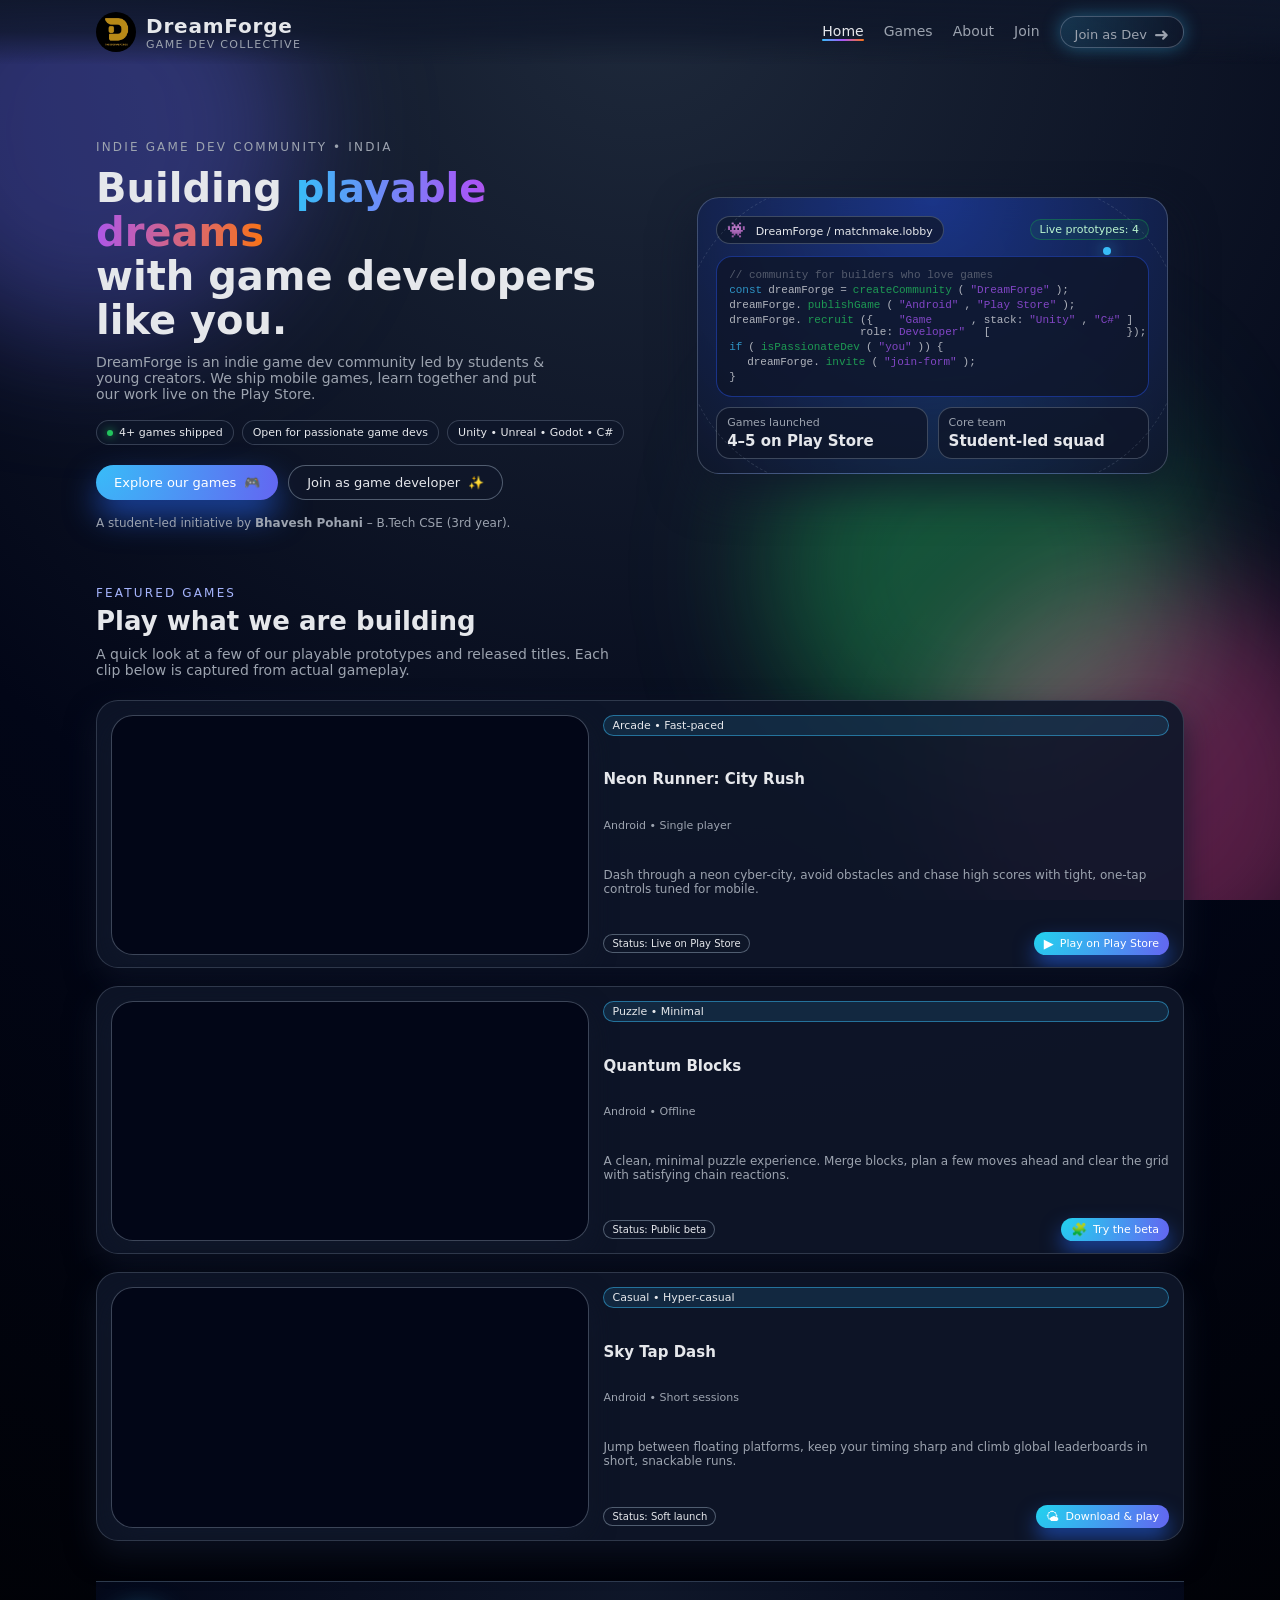
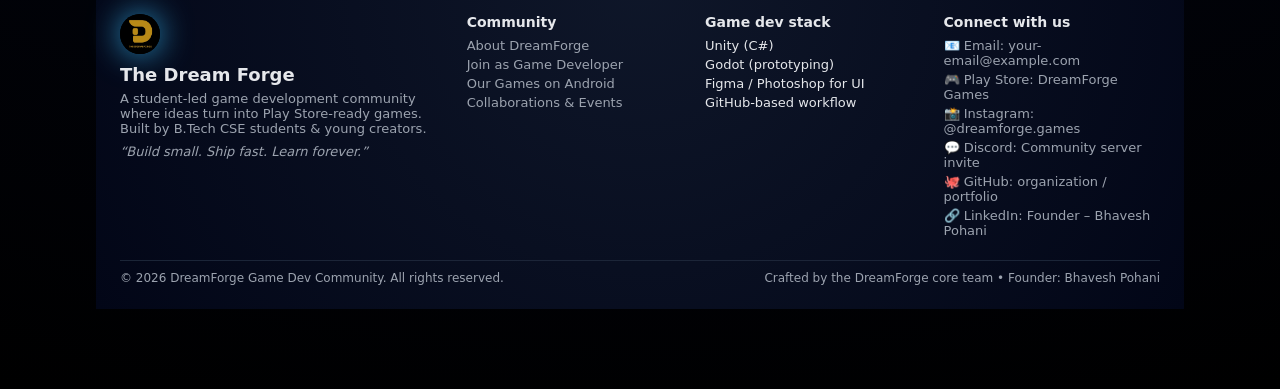
==== index.html @ 05eadc38 "Add files via upload" ====
<!DOCTYPE html>
<html lang="en">
<head>
  <meta charset="UTF-8">
  <title>DreamForge - Home</title>
  <link rel="stylesheet" href="style.css">
</head>
<body>

  <!-- Animated BG -->
  <div class="bg-orbit" aria-hidden="true">
    <div class="bg-blob"></div>
    <div class="bg-blob"></div>
    <div class="bg-blob"></div>
  </div>

  <header class="navbar">
  <div class="nav-inner">
    <!-- LEFT : LOGO + TEXT -->
    <div class="brand">
      <div class="brand-logo">
        <img src="img.jpg" alt="The Dream Forge logo">
      </div>
      <div>
        <div class="brand-text-main">DreamForge</div>
        <div class="brand-text-sub">Game Dev Collective</div>
      </div>
    </div>

    <!-- RIGHT : NAV LINKS -->
    <nav class="nav-links">
      <a href="index.html" class="active">Home</a>
      <a href="games.html">Games</a>
      <a href="about.html">About</a>
      <a href="join.html">Join</a>
      <a class="nav-cta" href="join.html">
        Join as Dev
        <span>➜</span>
      </a>
    </nav>
  </div>
</header>


  <main class="container">
    <!-- PANEL: HOME / HERO -->
     
    <section id="home" class="panel">
      <div class="hero">
        <div>
          <div class="hero-kicker">Indie Game Dev Community • India</div>
          <h1 class="hero-title">
            Building <span>playable dreams</span><br />
            with game developers like you.
          </h1>
          <p class="hero-tagline">
            DreamForge is an indie game dev community led by students & young creators.
            We ship mobile games, learn together and put our work live on the Play Store.
          </p>

          <div class="hero-pills">
            <div class="pill"><span class="pill-dot"></span>4+ games shipped</div>
            <div class="pill">Open for passionate game devs</div>
            <div class="pill">Unity • Unreal • Godot • C#</div>
          </div>

          <div class="hero-actions">
            <a href="games.html" class="btn btn-primary">
              Explore our games
              <span>🎮</span>
            </a>
            <a href="join.html" class="btn btn-outline">
              Join as game developer
              <span>✨</span>
            </a>
          </div>

          <p class="helper-text">
            A student-led initiative by <strong>Bhavesh Pohani</strong> – B.Tech CSE (3rd year).
          </p>
        </div>

        <!-- RIGHT SIDE VISUAL -->
        <div class="hero-visual">
          <div class="hero-card">
            <div class="orbit-ring"></div>
            <div class="orbit-dot"></div>

            <div class="hero-card-header">
              <div class="hero-chip">
                <span>👾</span>
                DreamForge / matchmake.lobby
              </div>
              <div class="hero-badge">Live prototypes: 4</div>
            </div>

            <div class="code-lines">
              <div class="code-line code-comment">
                <span>// community for builders who love games</span>
              </div>
              <div class="code-line">
                <span class="code-key">const</span>
                <span>dreamForge</span>
                <span>=</span>
                <span class="code-fn">createCommunity</span>
                <span>(</span>
                <span class="code-str">"DreamForge"</span>
                <span>);</span>
              </div>
              <div class="code-line">
                <span>dreamForge.</span>
                <span class="code-fn">publishGame</span>
                <span>(</span>
                <span class="code-str">"Android"</span>
                <span>,</span>
                <span class="code-str">"Play Store"</span>
                <span>);</span>
              </div>
              <div class="code-line">
                <span>dreamForge.</span>
                <span class="code-fn">recruit</span>
                <span>({ role:</span>
                <span class="code-str">"Game Developer"</span>
                <span>,</span>
                <span>stack: [</span>
                <span class="code-str">"Unity"</span>
                <span>,</span>
                <span class="code-str">"C#"</span>
                <span>] });</span>
              </div>
              <div class="code-line">
                <span class="code-key">if</span>
                <span>(</span>
                <span class="code-fn">isPassionateDev</span>
                <span>(</span>
                <span class="code-str">"you"</span>
                <span>))</span>
                <span>{</span>
              </div>
              <div class="code-line" style="margin-left: 18px;">
                <span>dreamForge.</span>
                <span class="code-fn">invite</span>
                <span>(</span>
                <span class="code-str">"join-form"</span>
                <span>);</span>
              </div>
              <div class="code-line">
                <span>}</span>
              </div>
            </div>

            <div class="hero-stats">
              <div class="hero-stat">
                <div class="hero-stat-label">Games launched</div>
                <div class="hero-stat-value">4–5 on Play Store</div>
              </div>
              <div class="hero-stat">
                <div class="hero-stat-label">Core team</div>
                <div class="hero-stat-value">Student-led squad</div>
              </div>
            </div>
          </div>
        </div>
      </div>
    </section>

    <!-- NEW SECTION: Featured games with videos -->
    <section class="panel home-section" id="featured-games">
      <div class="section-label">Featured games</div>
      <div class="section-title">Play what we are building</div>
      <div class="section-sub">
        A quick look at a few of our playable prototypes and released titles. 
        Each clip below is captured from actual gameplay.
      </div>

      <div class="games-grid games-grid-home">
        <!-- GAME 1 -->
        <article class="game-card game-card-home">
          <div class="game-video">
            <video 
              src="videos/neon-runner.mp4" 
              muted 
              autoplay 
              loop 
              playsinline
            ></video>
          </div>
          <div class="game-info">
            <div class="game-tag">Arcade • Fast-paced</div>
            <h3 class="game-title">Neon Runner: City Rush</h3>
            <div class="game-meta">Android • Single player</div>
            <p class="game-desc">
              Dash through a neon cyber-city, avoid obstacles and chase high scores 
              with tight, one-tap controls tuned for mobile.
            </p>
            <div class="game-footer">
              <div class="pill-small">Status: Live on Play Store</div>
              <a class="btn-mini" href="YOUR_PLAY_STORE_LINK_1" target="_blank" rel="noopener">
                <span>▶</span> Play on Play Store
              </a>
            </div>
          </div>
        </article>

        <!-- GAME 2 -->
        <article class="game-card game-card-home">
          <div class="game-video">
            <video 
              src="videos/quantum-blocks.mp4" 
              muted 
              autoplay 
              loop 
              playsinline
            ></video>
          </div>
          <div class="game-info">
            <div class="game-tag">Puzzle • Minimal</div>
            <h3 class="game-title">Quantum Blocks</h3>
            <div class="game-meta">Android • Offline</div>
            <p class="game-desc">
              A clean, minimal puzzle experience. Merge blocks, plan a few moves ahead 
              and clear the grid with satisfying chain reactions.
            </p>
            <div class="game-footer">
              <div class="pill-small">Status: Public beta</div>
              <a class="btn-mini" href="YOUR_PLAY_STORE_LINK_2" target="_blank" rel="noopener">
                <span>🧩</span> Try the beta
              </a>
            </div>
          </div>
        </article>

        <!-- GAME 3 -->
        <article class="game-card game-card-home">
          <div class="game-video">
            <video 
              src="videos/sky-tap-dash.mp4" 
              muted 
              autoplay 
              loop 
              playsinline
            ></video>
          </div>
          <div class="game-info">
            <div class="game-tag">Casual • Hyper-casual</div>
            <h3 class="game-title">Sky Tap Dash</h3>
            <div class="game-meta">Android • Short sessions</div>
            <p class="game-desc">
              Jump between floating platforms, keep your timing sharp and 
              climb global leaderboards in short, snackable runs.
            </p>
            <div class="game-footer">
              <div class="pill-small">Status: Soft launch</div>
              <a class="btn-mini" href="YOUR_PLAY_STORE_LINK_3" target="_blank" rel="noopener">
                <span>🌤</span> Download & play
              </a>
            </div>
          </div>
        </article>
      </div>
    </section>

    

  <!-- BIG FOOTER (reused on all pages) -->
   


  <!-- BIG FOOTER (single instance) -->
<footer class="site-footer">
  <div class="footer-inner">
    <div class="footer-col footer-brand-col">
      <div class="brand-logo footer-logo">
        <img src="img.jpg" alt="The Dream Forge logo">
      </div>
      <h3>The Dream Forge</h3>
      <p>
        A student-led game development community where ideas turn into
        Play Store-ready games. Built by B.Tech CSE students & young creators.
      </p>
      <p class="footer-tagline">“Build small. Ship fast. Learn forever.”</p>
    </div>

    <div class="footer-col">
      <h4>Community</h4>
      <ul>
        <li><a href="about.html">About DreamForge</a></li>
        <li><a href="join.html">Join as Game Developer</a></li>
        <li><a href="games.html">Our Games on Android</a></li>
        <li><a href="contact.html">Collaborations & Events</a></li>
      </ul>
    </div>

    <div class="footer-col">
      <h4>Game dev stack</h4>
      <ul>
        <li>Unity (C#)</li>
        <li>Godot (prototyping)</li>
        <li>Figma / Photoshop for UI</li>
        <li>GitHub-based workflow</li>
      </ul>
    </div>

    <div class="footer-col">
      <h4>Connect with us</h4>
      <ul>
        <li><a href="mailto:your-email@example.com">📧 Email: your-email@example.com</a></li>
        <li><a href="#" target="_blank">🎮 Play Store: DreamForge Games</a></li>
        <li><a href="#" target="_blank">📸 Instagram: @dreamforge.games</a></li>
        <li><a href="#" target="_blank">💬 Discord: Community server invite</a></li>
        <li><a href="#" target="_blank">🐙 GitHub: organization / portfolio</a></li>
        <li><a href="#" target="_blank">🔗 LinkedIn: Founder – Bhavesh Pohani</a></li>
      </ul>
    </div>
  </div>

  <div class="footer-bottom">
    <span>© <span id="year"></span> DreamForge Game Dev Community. All rights reserved.</span>
    <span>Crafted by the DreamForge core team • Founder: Bhavesh Pohani</span>
  </div>
</footer>


  <script src="script.js"></script>
</body>
</html>
---- style.css ----
:root {
  --bg-dark: #050816;
  --bg-card: rgba(15, 23, 42, 0.9);
  --accent: #6366f1;
  --accent-soft: rgba(99, 102, 241, 0.2);
  --text-main: #e5e7eb;
  --text-muted: #9ca3af;
  --danger: #f97373;
  --success: #22c55e;
  --border-subtle: rgba(148, 163, 184, 0.25);
  --radius-xl: 22px;
  --shadow-soft: 0 18px 45px rgba(15, 23, 42, 0.8);
}

* {
  margin: 0;
  padding: 0;
  box-sizing: border-box;
  scroll-behavior: smooth;
}

body {
  font-family: system-ui, -apple-system, BlinkMacSystemFont, "Segoe UI", sans-serif;
  background: radial-gradient(circle at top, #1e293b 0, #020617 45%, #000 100%);
  color: var(--text-main);
  min-height: 100vh;
  overflow-x: hidden;
  position: relative;
}

/* Animated background blobs */
.bg-orbit {
  position: fixed;
  inset: 0;
  z-index: -1;
  overflow: hidden;
  pointer-events: none;
}

.bg-blob {
  position: absolute;
  width: 420px;
  height: 420px;
  border-radius: 999px;
  filter: blur(60px);
  opacity: 0.36;
  mix-blend-mode: screen;
  animation: float 18s ease-in-out infinite alternate;
}

.bg-blob:nth-child(1) {
  background: #6366f1;
  top: -80px;
  left: -120px;
}

.bg-blob:nth-child(2) {
  background: #ec4899;
  bottom: -100px;
  right: -80px;
  animation-delay: 4s;
}

.bg-blob:nth-child(3) {
  background: #22c55e;
  top: 40%;
  left: 60%;
  animation-delay: 8s;
}

@keyframes float {
  0% {
    transform: translate3d(0, 0, 0) scale(1);
  }
  100% {
    transform: translate3d(40px, -30px, 0) scale(1.1);
  }
}

/* Layout */
.container {
  max-width: 1120px;
  margin: 0 auto;
  padding: 20px 16px 80px;
}

/* Navbar */
.navbar {
  position: sticky;
  top: 0;
  backdrop-filter: blur(20px);
  background: linear-gradient(
    to bottom,
    rgba(15, 23, 42, 0.92),
    rgba(15, 23, 42, 0.75),
    transparent
  );
  z-index: 40;
}

.nav-inner {
  max-width: 1120px;
  margin: 0 auto;
  padding: 12px 16px;
  display: flex;
  align-items: center;
  justify-content: space-between;
  gap: 12px;
}

.brand {
  display: flex;
  align-items: center;
  gap: 10px;
}

.brand-logo {
  width: 40px;              /* circle size – chaahe to 34px kar sakte ho */
  height: 40px;
  border-radius: 999px;     /* full circle */
  background: #000;         /* black background – logo ka bg match karega */
  display: flex;
  align-items: center;
  justify-content: center;
  overflow: hidden;         /* image circle ke andar hi रहे */
}

/* image inside logo */
.brand-logo img {
  width: 100%;
  height: 100%;
  object-fit: cover;        /* image ko nicely crop karega */
  display: block;
}


.brand-text-main {
  font-size: 20px;
  font-weight: 700;
  letter-spacing: 0.04em;
}

.brand-text-sub {
  font-size: 11px;
  color: var(--text-muted);
  letter-spacing: 0.12em;
  text-transform: uppercase;
}

.nav-links {
  display: flex;
  align-items: center;
  gap: 20px;
  font-size: 14px;
}

.nav-links a {
  text-decoration: none;
  color: var(--text-muted);
  position: relative;
  padding-bottom: 2px;
}

.nav-links a::after {
  content: "";
  position: absolute;
  left: 0;
  bottom: 0;
  width: 0;
  height: 2px;
  border-radius: 999px;
  background: linear-gradient(to right, #38bdf8, #a855f7, #f97316);
  transition: width 0.22s ease-out;
}

.nav-links a:hover {
  color: #e5e7eb;
}

.nav-links a:hover::after {
  width: 100%;
}

/* active link for current page */
.nav-links a.active {
  color: #e5e7eb;
}

.nav-links a.active::after {
  width: 100%;
}

.nav-cta {
  padding: 7px 14px;
  border-radius: 999px;
  border: 1px solid rgba(148, 163, 184, 0.4);
  background: radial-gradient(circle at top left, rgba(56, 189, 248, 0.18), rgba(15, 23, 42, 0.92));
  font-size: 13px;
  text-decoration: none;
  color: #e5e7eb;
  display: inline-flex;
  align-items: center;
  gap: 7px;
  box-shadow: 0 0 18px rgba(56, 189, 248, 0.4);
}

.nav-cta span {
  font-size: 18px;
}

/* Sections */
section {
  margin-top: 56px;
}

.section-label {
  font-size: 12px;
  text-transform: uppercase;
  letter-spacing: 0.18em;
  color: #a5b4fc;
  margin-bottom: 6px;
}

.section-title {
  font-size: 26px;
  font-weight: 700;
  margin-bottom: 10px;
}

.section-sub {
  font-size: 14px;
  color: var(--text-muted);
  max-width: 520px;
}

/* Hero */
.hero {
  display: grid;
  grid-template-columns: minmax(0, 1.1fr) minmax(0, 1fr);
  gap: 32px;
  align-items: center;
  margin-top: 38px;
}

.hero-kicker {
  font-size: 12px;
  color: var(--text-muted);
  text-transform: uppercase;
  letter-spacing: 0.18em;
  margin-bottom: 12px;
}

.hero-title {
  font-size: clamp(32px, 4vw, 40px);
  line-height: 1.1;
  font-weight: 800;
  margin-bottom: 12px;
}

.hero-title span {
  background: linear-gradient(to right, #38bdf8, #a855f7, #f97316);
  -webkit-background-clip: text;
  color: transparent;
}

.hero-tagline {
  font-size: 14px;
  color: var(--text-muted);
  max-width: 460px;
  margin-bottom: 18px;
}

.hero-pills {
  display: flex;
  flex-wrap: wrap;
  gap: 8px;
  margin-bottom: 20px;
}

.pill {
  padding: 5px 10px;
  border-radius: 999px;
  font-size: 11px;
  border: 1px solid rgba(148, 163, 184, 0.3);
  background: rgba(15, 23, 42, 0.85);
}

.pill-dot {
  display: inline-block;
  width: 6px;
  height: 6px;
  border-radius: 999px;
  margin-right: 6px;
  background: #22c55e;
  box-shadow: 0 0 8px rgba(34, 197, 94, 0.9);
}

.hero-actions {
  display: flex;
  flex-wrap: wrap;
  gap: 10px;
  margin-bottom: 16px;
}

.btn {
  border-radius: 999px;
  padding: 9px 18px;
  font-size: 13px;
  border: none;
  cursor: pointer;
  display: inline-flex;
  align-items: center;
  gap: 8px;
  text-decoration: none;
  transition: transform 0.15s ease-out, box-shadow 0.15s ease-out, background 0.2s ease-out;
}

.btn-primary {
  background: radial-gradient(circle at top left, #38bdf8, #6366f1);
  color: white;
  box-shadow: 0 16px 32px rgba(37, 99, 235, 0.65);
}

.btn-outline {
  background: rgba(15, 23, 42, 0.8);
  border: 1px solid rgba(148, 163, 184, 0.5);
  color: var(--text-main);
}

.btn:hover {
  transform: translateY(-1px);
  box-shadow: 0 10px 26px rgba(15, 23, 42, 0.85);
}

.helper-text {
  font-size: 12px;
  color: var(--text-muted);
}

/* Hero visual card */
.hero-visual {
  position: relative;
  padding: 16px;
}

.hero-card {
  position: relative;
  border-radius: var(--radius-xl);
  padding: 18px 18px 14px;
  background: radial-gradient(circle at top, rgba(30, 64, 175, 0.7), rgba(15, 23, 42, 0.96));
  box-shadow: var(--shadow-soft);
  overflow: hidden;
  border: 1px solid rgba(148, 163, 184, 0.35);
  backdrop-filter: blur(18px);
}

.hero-card-header {
  display: flex;
  align-items: center;
  justify-content: space-between;
  margin-bottom: 12px;
}

.hero-chip {
  padding: 4px 10px;
  border-radius: 999px;
  font-size: 11px;
  background: rgba(15, 23, 42, 0.75);
  border: 1px solid rgba(148, 163, 184, 0.35);
}

.hero-chip span {
  font-size: 15px;
  margin-right: 6px;
}

.hero-badge {
  font-size: 11px;
  padding: 3px 9px;
  border-radius: 999px;
  background: rgba(22, 163, 74, 0.1);
  border: 1px solid rgba(22, 163, 74, 0.4);
  color: #bbf7d0;
}

.code-lines {
  margin-top: 6px;
  border-radius: 16px;
  padding: 12px 12px 10px;
  background: rgba(15, 23, 42, 0.82);
  border: 1px solid rgba(30, 64, 175, 0.7);
  font-family: "JetBrains Mono", ui-monospace, Menlo, Monaco, Consolas, "Liberation Mono", "Courier New", monospace;
  font-size: 11px;
  position: relative;
  overflow: hidden;
}

.code-lines::before {
  content: "";
  position: absolute;
  inset: 0;
  background: linear-gradient(120deg, transparent, rgba(56, 189, 248, 0.16), transparent);
  mix-blend-mode: screen;
  opacity: 0;
  animation: shimmer 3.6s ease-in-out infinite;
}

@keyframes shimmer {
  0%, 60%, 100% {
    opacity: 0;
    transform: translateX(-80%);
  }
  20% {
    opacity: 1;
    transform: translateX(80%);
  }
}

.code-line {
  display: flex;
  gap: 6px;
  margin-bottom: 3px;
}

.code-line span {
  opacity: 0.75;
}

.code-comment {
  color: #6b7280;
}

.code-key {
  color: #38bdf8;
}

.code-str {
  color: #a855f7;
}

.code-fn {
  color: #22c55e;
}

.code-num {
  color: #facc15;
}

.hero-stats {
  display: flex;
  gap: 10px;
  margin-top: 10px;
  flex-wrap: wrap;
}

.hero-stat {
  flex: 1;
  min-width: 120px;
  border-radius: 14px;
  padding: 8px 10px;
  background: rgba(15, 23, 42, 0.82);
  border: 1px solid rgba(148, 163, 184, 0.35);
  font-size: 11px;
}

.hero-stat-label {
  color: var(--text-muted);
  margin-bottom: 3px;
}

.hero-stat-value {
  font-size: 15px;
  font-weight: 600;
}

.orbit-ring {
  position: absolute;
  inset: -16px;
  border-radius: 999px;
  border: 1px dashed rgba(148, 163, 184, 0.25);
  opacity: 0.8;
  animation: spin 36s linear infinite;
}

@keyframes spin {
  to {
    transform: rotate(360deg);
  }
}

.orbit-dot {
  position: absolute;
  width: 8px;
  height: 8px;
  border-radius: 999px;
  background: #38bdf8;
  box-shadow: 0 0 16px rgba(56, 189, 248, 0.8);
  top: 18%;
  right: 12%;
}


/* Games grid */
.games-grid {
  margin-top: 22px;
  display: grid;
  grid-template-columns: repeat(auto-fit, minmax(220px, 1fr));
  gap: 16px;
}

.game-card {
  border-radius: var(--radius-xl);
  padding: 14px 14px 12px;
  background: var(--bg-card);
  border: 1px solid var(--border-subtle);
  box-shadow: 0 14px 30px rgba(15, 23, 42, 0.7);
  position: relative;
  overflow: hidden;
}

.game-tag {
  font-size: 11px;
  padding: 3px 8px;
  border-radius: 999px;
  background: rgba(56, 189, 248, 0.12);
  border: 1px solid rgba(56, 189, 248, 0.5);
  display: inline-block;
  margin-bottom: 8px;
}

.game-title {
  font-size: 15px;
  font-weight: 600;
  margin-bottom: 4px;
}

.game-meta {
  font-size: 11px;
  color: var(--text-muted);
  margin-bottom: 10px;
}

.game-desc {
  font-size: 12px;
  color: var(--text-muted);
  margin-bottom: 10px;
}

.game-footer {
  display: flex;
  justify-content: space-between;
  align-items: center;
  gap: 6px;
}

.pill-small {
  font-size: 10px;
  padding: 3px 8px;
  border-radius: 999px;
  border: 1px solid rgba(148, 163, 184, 0.5);
  background: rgba(15, 23, 42, 0.9);
}

.btn-mini {
  font-size: 11px;
  padding: 4px 10px;
  border-radius: 999px;
  border: none;
  text-decoration: none;
  background: radial-gradient(circle at top left, #22d3ee, #6366f1);
  color: white;
  display: inline-flex;
  align-items: center;
  gap: 6px;
  box-shadow: 0 10px 20px rgba(37, 99, 235, 0.6);
}

.btn-mini span {
  font-size: 13px;
}

/* Home page featured games layout */
.games-grid-home {
  margin-top: 22px;
  display: grid;
  grid-template-columns: minmax(0, 1fr);
  gap: 18px;
}

/* Only home cards with video get this layout */
.game-card-home {
  display: grid;
  grid-template-columns: minmax(0, 1.1fr) minmax(0, 1.3fr);
  gap: 14px;
  align-items: stretch;
}

.game-video {
  border-radius: var(--radius-xl);
  overflow: hidden;
  background: #020617;
  border: 1px solid rgba(148, 163, 184, 0.4);
  box-shadow: 0 10px 26px rgba(15, 23, 42, 0.9);
}

.game-video video {
  width: 100%;
  height: 100%;
  display: block;
  object-fit: cover;
}

.game-info {
  display: flex;
  flex-direction: column;
  justify-content: space-between;
}

/* Mobile: stack video on top */
@media (max-width: 768px) {
  .game-card-home {
    grid-template-columns: minmax(0, 1fr);
  }

  .game-video {
    max-height: 220px;
  }
}

/* About / Founder */
.two-col {
  display: grid;
  grid-template-columns: minmax(0, 1.1fr) minmax(0, 0.9fr);
  gap: 24px;
  margin-top: 22px;
}

.card {
  border-radius: var(--radius-xl);
  padding: 18px 16px 16px;
  background: var(--bg-card);
  border: 1px solid var(--border-subtle);
  box-shadow: var(--shadow-soft);
  position: relative;
  overflow: hidden;
}

.card-highlight {
  position: absolute;
  inset: -40%;
  opacity: 0.16;
  background: radial-gradient(circle at top, #38bdf8, transparent 55%);
  mix-blend-mode: screen;
  pointer-events: none;
}

.card-title {
  font-size: 16px;
  font-weight: 600;
  margin-bottom: 6px;
}

.card-sub {
  font-size: 12px;
  color: var(--text-muted);
  margin-bottom: 10px;
}

.list {
  list-style: none;
  margin-top: 6px;
  font-size: 13px;
  color: var(--text-muted);
}

.list li {
  display: flex;
  gap: 8px;
  margin-bottom: 6px;
}

.list li::before {
  content: "◆";
  font-size: 9px;
  margin-top: 4px;
  color: #a855f7;
}

.badge-row {
  display: flex;
  flex-wrap: wrap;
  gap: 6px;
  margin-top: 10px;
}

.badge {
  font-size: 11px;
  padding: 4px 9px;
  border-radius: 999px;
  border: 1px solid rgba(148, 163, 184, 0.6);
  background: rgba(15, 23, 42, 0.96);
}

.founder-header {
  display: flex;
  align-items: center;
  gap: 10px;
  margin-bottom: 10px;
}

.avatar {
  width: 42px;
  height: 42px;
  border-radius: 999px;
  background: radial-gradient(circle at 20% 20%, #22c55e, #3b82f6);
  display: flex;
  align-items: center;
  justify-content: center;
  font-weight: 700;
  font-size: 18px;
  box-shadow: 0 0 30px rgba(34, 197, 94, 0.8);
}

.founder-name {
  font-size: 15px;
  font-weight: 600;
}

.founder-role {
  font-size: 12px;
  color: var(--text-muted);
}

.founder-tagline {
  font-size: 12px;
  color: var(--text-muted);
  margin-bottom: 10px;
}

/* Tools / stack cards on About page */
.tools-section {
  margin-top: 48px;
}

.tool-grid {
  margin-top: 22px;
  display: grid;
  grid-template-columns: repeat(auto-fit, minmax(200px, 1fr));
  gap: 18px;
}

.tool-card {
  background: var(--bg-card);
  border-radius: var(--radius-xl);
  border: 1px solid var(--border-subtle);
  padding: 14px 14px 12px;
  box-shadow: var(--shadow-soft);
  display: flex;
  align-items: flex-start;
  gap: 10px;
}

.tool-icon {
  width: 40px;
  height: 40px;
  border-radius: 14px;
  overflow: hidden;
  background: #020617;
  display: flex;
  align-items: center;
  justify-content: center;
}

.tool-icon img {
  width: 100%;
  height: 100%;
  object-fit: contain;
}

.tool-card h3 {
  font-size: 14px;
  margin-bottom: 4px;
}

.tool-card p {
  font-size: 12px;
  color: var(--text-muted);
}

.tool-tag {
  font-size: 11px;
  color: var(--text-muted);
  margin-top: 2px;
}

/* Join form */
.form-grid {
  display: grid;
  grid-template-columns: minmax(0, 1.1fr) minmax(0, 0.9fr);
  gap: 24px;
  margin-top: 22px;
  align-items: flex-start;
}

.form {
  display: grid;
  gap: 10px;
  margin-top: 10px;
}

.field {
  display: flex;
  flex-direction: column;
  gap: 4px;
}

label {
  font-size: 12px;
  color: var(--text-muted);
}

input,
textarea,
select {
  border-radius: 12px;
  border: 1px solid rgba(148, 163, 184, 0.55);
  background: rgba(15, 23, 42, 0.95);
  padding: 7px 10px;
  font-size: 13px;
  color: var(--text-main);
  outline: none;
  transition: border 0.15s ease-out, box-shadow 0.15s ease-out, background 0.15s ease-out;
}

input:focus,
textarea:focus,
select:focus {
  border-color: #38bdf8;
  box-shadow: 0 0 0 1px rgba(56, 189, 248, 0.6);
  background: rgba(15, 23, 42, 0.98);
}

textarea {
  resize: vertical;
  min-height: 80px;
}

.hint {
  font-size: 11px;
  color: var(--text-muted);
}

.error {
  font-size: 11px;
  color: var(--danger);
  display: none;
}

.success-msg {
  font-size: 12px;
  color: var(--success);
  display: none;
  margin-top: 6px;
}

.timeline {
  margin-top: 10px;
  font-size: 12px;
  color: var(--text-muted);
}

.timeline-item {
  display: flex;
  gap: 10px;
  margin-bottom: 8px;
}

.timeline-dot {
  width: 8px;
  height: 8px;
  border-radius: 999px;
  margin-top: 4px;
  background: #38bdf8;
}

.timeline-label {
  font-weight: 500;
  font-size: 12px;
  color: #e5e7eb;
}

/* BIG FOOTER */ 
.site-footer { 
  margin-top: 40px; 
  padding: 32px 24px 24px; 
  background: radial-gradient(circle at top, rgba(15, 23, 42, 0.98), #020617);
  border-top: 1px solid rgba(51, 65, 85, 0.9); 
} 
.footer-inner { 
  max-width: 1120px; margin: 0 auto 18px; display: grid; grid-template-columns: minmax(0, 1.2fr) repeat(3, minmax(0, 0.8fr)); gap: 22px; } .footer-col h4 { font-size: 14px; margin-bottom: 8px; } .footer-col ul { list-style: none; padding-left: 0; font-size: 13px; } .footer-col ul li { margin-bottom: 4px; } .footer-col ul li a { color: var(--text-muted); text-decoration: none; } .footer-col ul li a:hover { color: #e5e7eb; } .footer-brand-col h3 { font-size: 18px; margin-bottom: 6px; } .footer-brand-col p { font-size: 13px; color: var(--text-muted); } .footer-tagline { margin-top: 8px; font-style: italic; } .footer-logo { margin-bottom: 10px; box-shadow: 0 0 32px rgba(56, 189, 248, 0.8); } .footer-bottom { max-width: 1120px; margin: 0 auto; border-top: 1px solid rgba(30, 41, 59, 0.9); padding-top: 10px; font-size: 12px; color: var(--text-muted); display: flex; flex-wrap: wrap; justify-content: space-between; gap: 6px; } /* Footer responsive */ @media (max-width: 900px) { .footer-inner { grid-template-columns: minmax(0, 1.4fr) minmax(0, 1fr); } }

/* Responsive */
@media (max-width: 900px) {
  .hero,
  .two-col,
  .form-grid {
    grid-template-columns: minmax(0, 1fr);
  }

  .hero-visual {
    order: -1;
  }
}

@media (max-width: 640px) {
  .nav-links {
    flex-wrap: wrap;
    justify-content: flex-end;
  }
  .hero {
    margin-top: 26px;
  }
}

.full-bleed {
  width: 100vw;
  position: relative;
  left: 50%;
  margin-left: -50vw;
  margin-right: -50vw;
  box-sizing: border-box;

  padding-left: calc((100vw - 1120px) / 2 + 20px);
  padding-right: calc((100vw - 1120px) / 2 + 20px);

  background: linear-gradient(180deg, rgba(15,23,42,0.92), rgba(2,6,23,0.85));
  border-top: 1px solid rgba(148,163,184,0.04);
  border-bottom: 1px solid rgba(148,163,184,0.04);

  /* NEW: create new stacking context so background/overlap won't bleed into siblings */
  isolation: isolate;
  z-index: 0;

  /* NEW: ensure there's clear spacing for next elements (footer etc.) */
  padding-bottom: 48px; /* tweak as needed */
}

/* ensure the inner constraint wrapper exists */
.full-bleed > .container-inner {
  max-width: 1120px;
  margin: 0 auto;
}

/* fallback for small screens */
@media (max-width:1120px){
  .full-bleed {
    left:0; right:0; width:100%; margin-left:0; margin-right:0;
    padding-left:20px; padding-right:20px;
  }
}
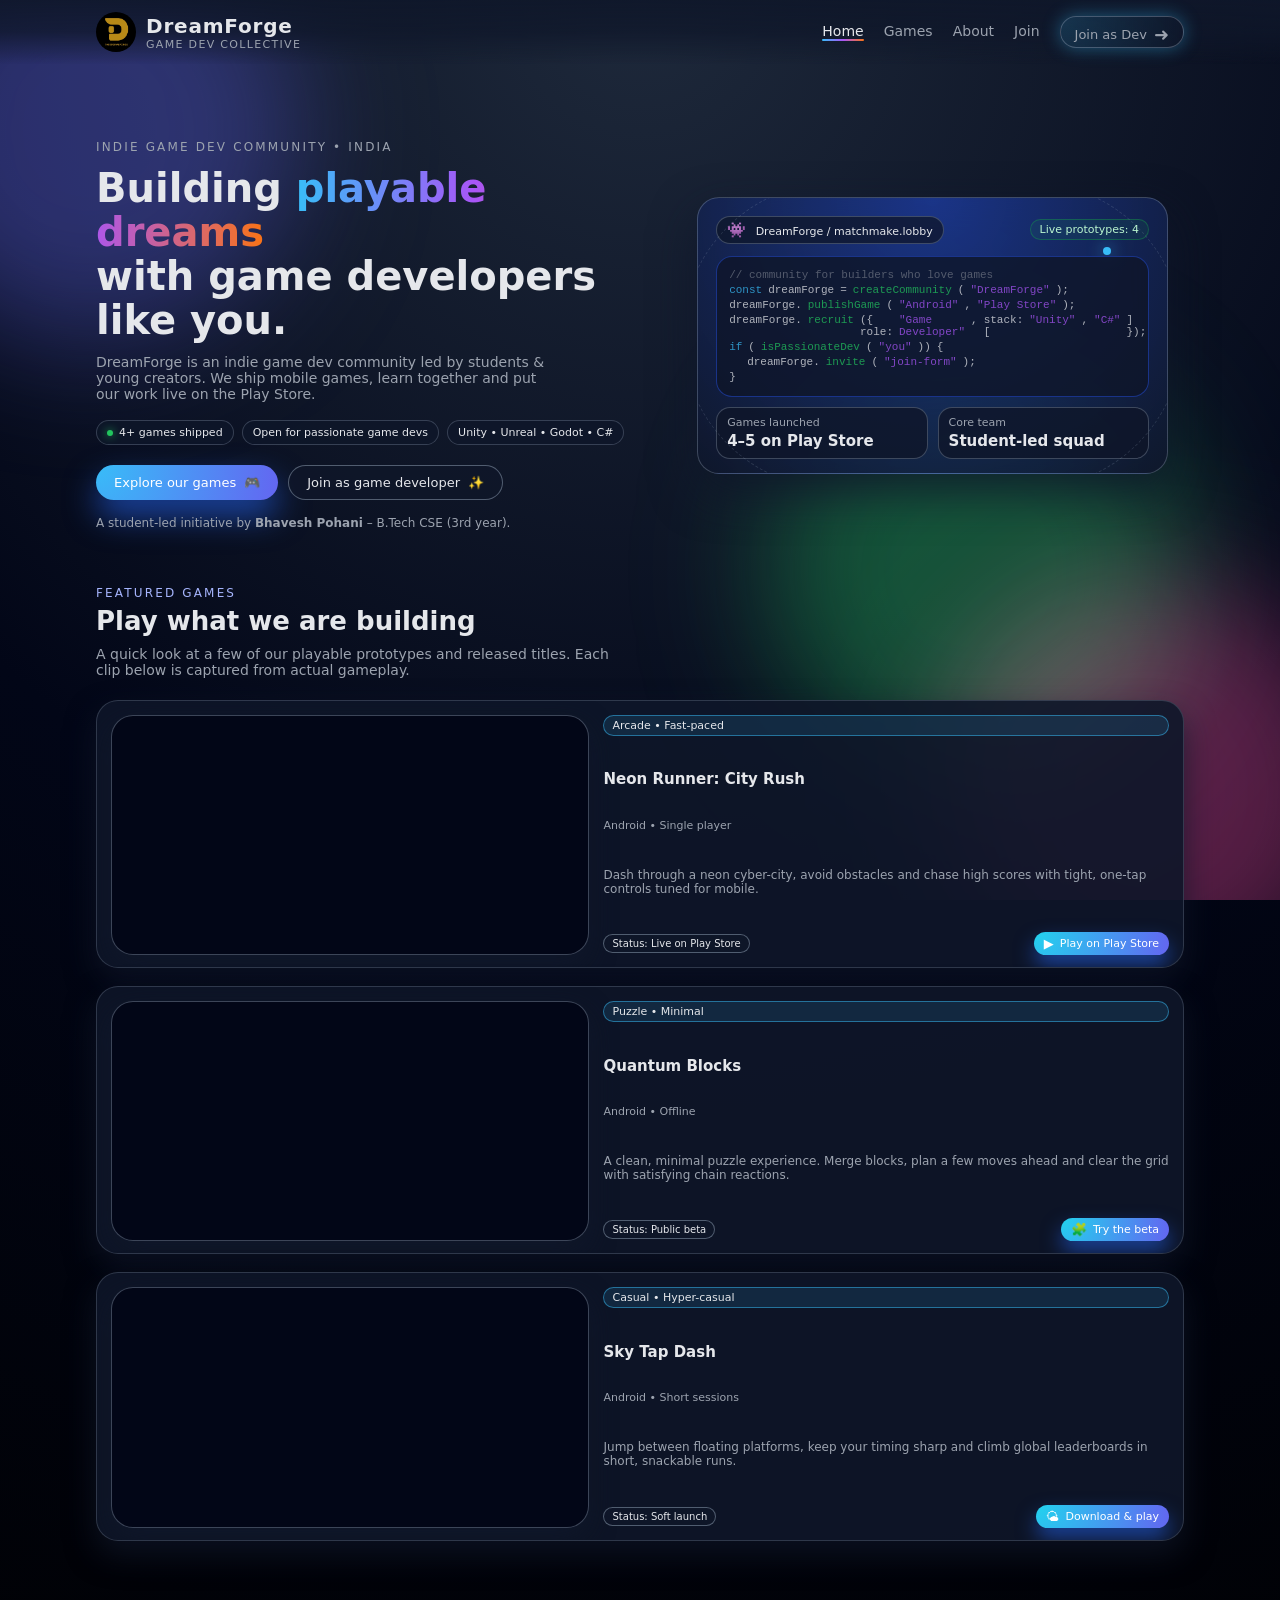
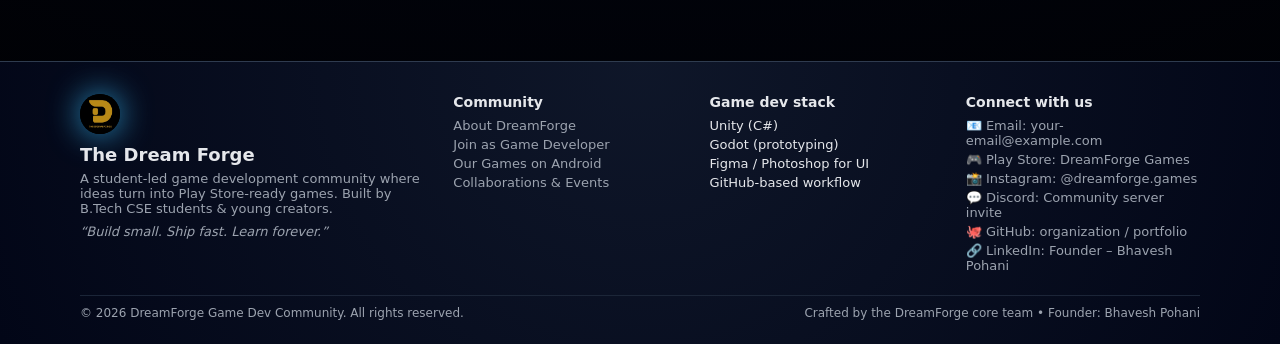
==== commit 9d41ceb5: "Update index.html" ====
--- a/index.html
+++ b/index.html
@@ -260,7 +260,7 @@
       </div>
     </section>
 
-    
+  </main>
 
   <!-- BIG FOOTER (reused on all pages) -->
    
@@ -324,3 +324,4 @@
   <script src="script.js"></script>
 </body>
 </html>
+
